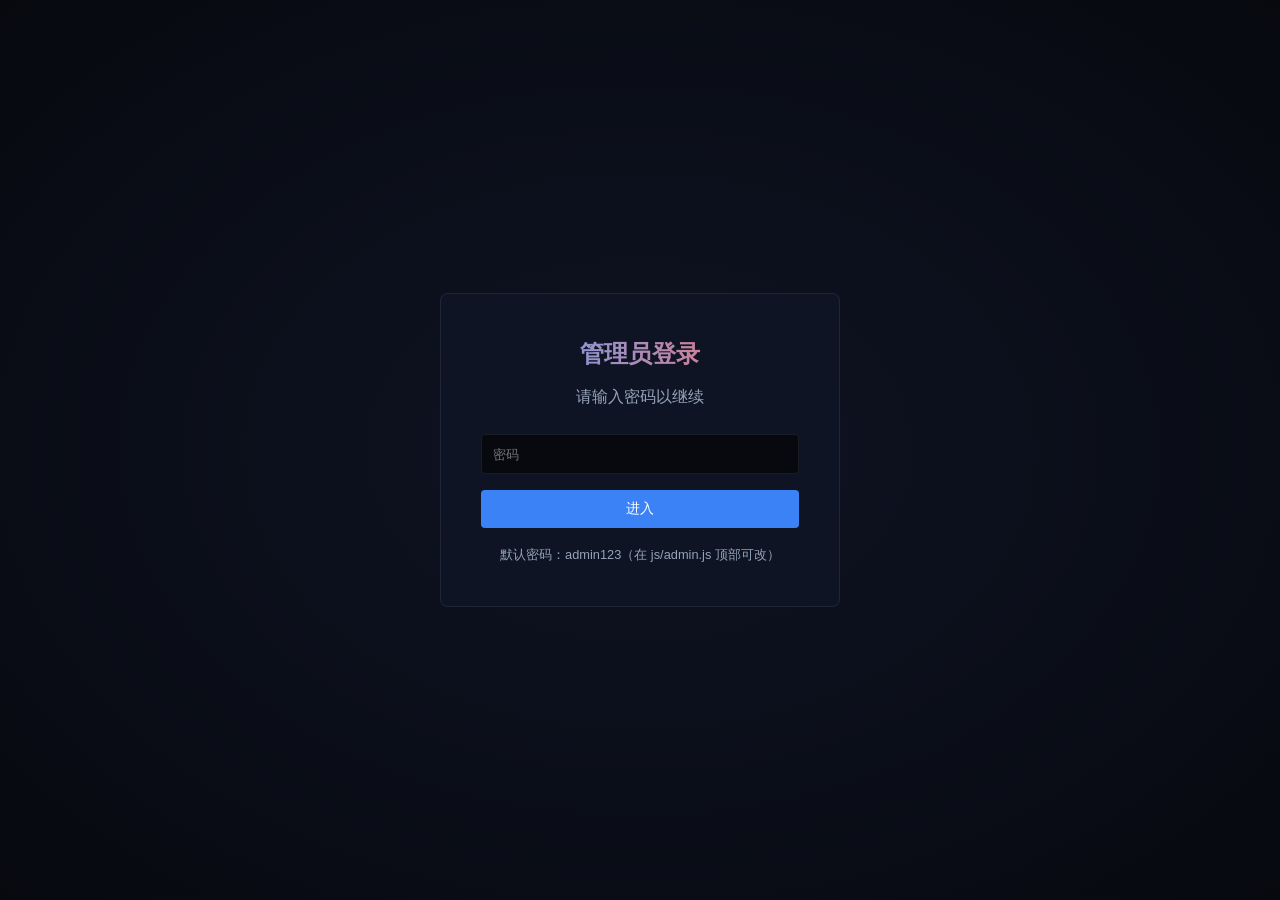
==== admin.html @ 5e208843 "Initial commit" ====
<!DOCTYPE html>
<html lang="zh-CN">
<head>
<meta charset="UTF-8">
<meta name="viewport" content="width=device-width, initial-scale=1.0">
<title>管理后台 · 新锐纪元</title>
<link rel="stylesheet" href="css/style.css">
<link rel="stylesheet" href="css/admin.css">
</head>
<body>

<div class="login-bg" id="login-bg">
  <div class="login-box">
    <h2>管理员登录</h2>
    <p style="color:var(--text-dim);margin:0.5rem 0 1.5rem">请输入密码以继续</p>
    <input type="password" id="login-pwd" placeholder="密码" onkeydown="if(event.key==='Enter')doLogin()">
    <button class="btn btn-primary" onclick="doLogin()" style="width:100%;margin-top:1rem">进入</button>
    <p style="color:var(--text-dim);font-size:0.8rem;margin-top:1rem">默认密码：admin123（在 js/admin.js 顶部可改）</p>
  </div>
</div>

<div class="admin-panel" id="admin-panel">
  <div class="admin-header">
    <h2>管理后台</h2>
    <div class="header-actions">
      <a href="index.html" class="btn btn-ghost">👁 预览网页</a>
      <button class="btn btn-ghost" onclick="exportData()">⬇ 导出备份</button>
      <button class="btn btn-ghost" onclick="document.getElementById('import-file').click()">⬆ 导入备份</button>
      <input type="file" id="import-file" style="display:none" accept=".json" onchange="importData(event)">
      <button class="btn btn-primary" onclick="saveAll()">💾 保存全部</button>
      <button class="btn btn-danger" onclick="logout()">退出</button>
    </div>
  </div>
  <div class="admin-content" id="admin-content"></div>
</div>

<script src="js/admin.js"></script>
</body>
</html>
---- css/style.css ----
*{margin:0;padding:0;box-sizing:border-box}
:root{
  --bg:#07090f;--bg-2:#0f1424;--bg-3:#1a1f35;
  --blue:#3b82f6;--blue-light:#60a5fa;--blue-deep:#1e3a8a;
  --red:#ef4444;--red-light:#f87171;--red-deep:#7f1d1d;
  --text:#e5e7eb;--text-dim:#94a3b8;
  --border:rgba(148,163,184,0.12);
  --glow-blue:0 0 30px rgba(59,130,246,0.4);
  --glow-red:0 0 30px rgba(239,68,68,0.4);
}
html{scroll-behavior:smooth}
body{background:var(--bg);color:var(--text);font-family:'Microsoft YaHei','PingFang SC',sans-serif;line-height:1.7;overflow-x:hidden;min-height:100vh}
a{color:var(--blue-light)}
#particles{position:fixed;inset:0;z-index:0;pointer-events:none;opacity:0.6}

nav{position:fixed;top:0;left:0;right:0;background:rgba(7,9,15,0.85);backdrop-filter:blur(12px);border-bottom:1px solid var(--border);padding:1rem 2rem;display:flex;justify-content:space-between;align-items:center;z-index:100}
.logo{font-weight:bold;font-size:1.2rem;background:linear-gradient(90deg,var(--blue-light),var(--red-light));-webkit-background-clip:text;-webkit-text-fill-color:transparent}
nav ul{display:flex;gap:2rem;list-style:none}
nav a{color:var(--text-dim);text-decoration:none;font-size:0.9rem;transition:0.3s}
nav a:hover{color:var(--blue-light)}
@media(max-width:768px){nav ul{display:none}}

.hero{min-height:100vh;display:flex;align-items:center;justify-content:center;position:relative;background:radial-gradient(ellipse at 20% 30%,rgba(30,58,138,0.4),transparent 50%),radial-gradient(ellipse at 80% 70%,rgba(127,29,29,0.4),transparent 50%)}
.hero-content{text-align:center;z-index:2;padding:0 2rem;max-width:900px}
.hero h1{font-size:clamp(2.5rem,8vw,6rem);font-weight:900;background:linear-gradient(135deg,#fff,var(--blue-light) 50%,var(--red-light));-webkit-background-clip:text;-webkit-text-fill-color:transparent;letter-spacing:0.1em;margin-bottom:1rem;animation:glow 3s ease-in-out infinite alternate}
@keyframes glow{from{filter:drop-shadow(0 0 10px rgba(59,130,246,0.3))}to{filter:drop-shadow(0 0 30px rgba(239,68,68,0.4))}}
.hero .subtitle{font-size:1.2rem;color:var(--text-dim);margin-bottom:2rem;letter-spacing:0.3em}
.hero .declaration{font-size:1.1rem;border-left:2px solid var(--red);padding-left:1.5rem;text-align:left;white-space:pre-wrap;min-height:3em}
.scroll-hint{position:absolute;bottom:2rem;left:50%;transform:translateX(-50%);color:var(--text-dim);font-size:0.85rem;animation:bounce 2s infinite;z-index:2}
@keyframes bounce{0%,100%{transform:translateX(-50%) translateY(0)}50%{transform:translateX(-50%) translateY(10px)}}

section{padding:6rem 2rem;max-width:1200px;margin:0 auto;position:relative;z-index:1}
.section-title{font-size:2.5rem;font-weight:800;margin-bottom:1rem;display:inline-block;background:linear-gradient(90deg,var(--blue-light),var(--red-light));-webkit-background-clip:text;-webkit-text-fill-color:transparent}
.section-subtitle{color:var(--text-dim);margin-bottom:3rem}
.long-text{font-size:1.05rem;max-width:800px;white-space:pre-wrap}

.timeline-wrap{position:relative;padding:3rem 0 2rem;margin-bottom:2rem}
.timeline-line{position:absolute;top:50%;left:5%;right:5%;height:2px;background:linear-gradient(90deg,var(--blue-deep),var(--red-deep));z-index:1}
.timeline-track{position:relative;display:flex;justify-content:space-around;z-index:2}
.timeline-node{cursor:pointer;text-align:center;background:var(--bg);padding:0.5rem 1rem;border:1px solid var(--border);border-radius:30px;transition:0.3s;font-size:0.9rem;color:var(--text-dim);user-select:none}
.timeline-node:hover{transform:translateY(-4px)}
.timeline-node.active{border-color:var(--blue);color:var(--blue-light);box-shadow:var(--glow-blue);background:var(--bg-2)}
.era-content{background:var(--bg-2);border:1px solid var(--border);border-radius:8px;padding:2rem;min-height:200px;transition:0.4s}
.era-content h3{color:var(--blue-light);margin-bottom:1rem;font-size:1.5rem}
.era-content p{white-space:pre-wrap}

.characters-grid{display:grid;grid-template-columns:repeat(auto-fill,minmax(220px,1fr));gap:1.5rem}
.character-card{background:var(--bg-2);border:1px solid var(--border);border-radius:8px;overflow:hidden;cursor:pointer;transition:0.4s;position:relative}
.character-card:hover{transform:translateY(-8px);border-color:var(--blue);box-shadow:var(--glow-blue)}
.character-card .portrait{height:280px;background:linear-gradient(135deg,var(--blue-deep),var(--red-deep));display:flex;align-items:center;justify-content:center;font-size:4rem;color:rgba(255,255,255,0.3);overflow:hidden}
.character-card .portrait img{width:100%;height:100%;object-fit:cover;transition:0.4s}
.character-card:hover .portrait img{transform:scale(1.05)}
.character-card .info{padding:1rem}
.character-card .name{font-size:1.2rem;font-weight:bold;margin-bottom:0.3rem}
.character-card .role{color:var(--text-dim);font-size:0.85rem}
.faction-tag{position:absolute;top:0.8rem;right:0.8rem;padding:0.2rem 0.6rem;border-radius:3px;font-size:0.75rem;font-weight:bold;background:rgba(59,130,246,0.2);color:var(--blue-light);border:1px solid var(--blue);z-index:2}
.character-card.faction-villain .faction-tag{background:rgba(239,68,68,0.2);color:var(--red-light);border-color:var(--red)}

.modal-bg{position:fixed;inset:0;background:rgba(0,0,0,0.85);backdrop-filter:blur(8px);z-index:200;display:none;align-items:center;justify-content:center;padding:2rem}
.modal-bg.active{display:flex}
.modal{background:var(--bg-2);border:1px solid var(--border);border-radius:12px;max-width:1000px;width:100%;max-height:90vh;overflow-y:auto;display:grid;grid-template-columns:1fr 1.3fr;position:relative}
@media(max-width:768px){.modal{grid-template-columns:1fr}}
.modal-left{display:flex;flex-direction:column}
.portrait-large{min-height:400px;background:linear-gradient(135deg,var(--blue-deep),var(--red-deep));display:flex;align-items:center;justify-content:center;font-size:8rem;color:rgba(255,255,255,0.3);overflow:hidden;flex:1}
.portrait-large img{width:100%;height:100%;object-fit:cover}
.gallery-thumbs{display:flex;gap:0.5rem;padding:0.8rem;flex-wrap:wrap;background:rgba(0,0,0,0.3)}
.gallery-thumbs img{width:50px;height:50px;object-fit:cover;border-radius:4px;cursor:pointer;border:2px solid transparent;transition:0.2s}
.gallery-thumbs img:hover,.gallery-thumbs img.active{border-color:var(--blue-light)}
.modal .details{padding:2rem}
.modal .details h2{font-size:2rem;margin-bottom:0.5rem}
.modal .meta{color:var(--text-dim);margin-bottom:1.5rem}
.modal .quote{border-left:3px solid var(--red);padding-left:1rem;font-style:italic;color:var(--text-dim);margin:1.5rem 0}
.modal .tags{display:flex;gap:0.5rem;flex-wrap:wrap;margin:1rem 0}
.modal .tag{padding:0.2rem 0.7rem;background:rgba(59,130,246,0.15);color:var(--blue-light);border-radius:3px;font-size:0.85rem}
.modal-close{position:absolute;top:1rem;right:1rem;background:rgba(0,0,0,0.5);border:1px solid var(--border);color:var(--text);width:36px;height:36px;border-radius:50%;cursor:pointer;font-size:1.2rem;z-index:5}
.stat-grid{display:grid;grid-template-columns:repeat(2,1fr);gap:0.5rem 1rem;margin:1rem 0;font-size:0.9rem}
.stat-grid div{color:var(--text-dim)}
.stat-grid div strong{color:var(--text);margin-right:0.5rem}
.radar-wrap{margin:1.5rem 0;display:flex;justify-content:center}
.radar-canvas{max-width:280px;width:100%}

.villain-card{background:var(--bg-2);border:1px solid var(--border);border-left:3px solid var(--red);padding:1.5rem;margin-bottom:1rem;border-radius:6px}
.villain-card h3{color:var(--red-light);margin-bottom:0.5rem}
.villain-card p{color:var(--text-dim);white-space:pre-wrap}

footer{padding:3rem 2rem;text-align:center;color:var(--text-dim);border-top:1px solid var(--border);font-size:0.85rem;position:relative;z-index:1}
footer a{margin-left:0.5rem}

.fade-in{opacity:0;transform:translateY(30px);transition:0.8s}
.fade-in.visible{opacity:1;transform:translateY(0)}

.btn{padding:0.6rem 1.2rem;border:none;border-radius:4px;cursor:pointer;font-size:0.9rem;transition:0.3s;text-decoration:none;display:inline-block}
.btn-primary{background:var(--blue);color:white}
.btn-danger{background:var(--red);color:white}
.btn-ghost{background:transparent;border:1px solid var(--border);color:var(--text)}
.btn:hover{opacity:0.85}
---- css/admin.css ----
body{padding:0}
.login-bg{position:fixed;inset:0;display:flex;align-items:center;justify-content:center;background:radial-gradient(ellipse at center,var(--bg-2),var(--bg));z-index:10}
.login-bg.hidden{display:none}
.login-box{background:var(--bg-2);border:1px solid var(--border);border-radius:8px;padding:2.5rem;width:90%;max-width:400px;text-align:center}
.login-box h2{background:linear-gradient(90deg,var(--blue-light),var(--red-light));-webkit-background-clip:text;-webkit-text-fill-color:transparent}
.login-box input{width:100%;background:var(--bg);border:1px solid var(--border);color:var(--text);padding:0.7rem;border-radius:4px}

.admin-panel{display:none;min-height:100vh}
.admin-panel.active{display:block}
.admin-header{position:sticky;top:0;background:var(--bg-2);padding:1rem 2rem;border-bottom:1px solid var(--border);display:flex;justify-content:space-between;align-items:center;z-index:10;flex-wrap:wrap;gap:0.5rem}
.admin-header h2{background:linear-gradient(90deg,var(--blue-light),var(--red-light));-webkit-background-clip:text;-webkit-text-fill-color:transparent}
.header-actions{display:flex;gap:0.5rem;flex-wrap:wrap}
.admin-content{padding:2rem;max-width:1100px;margin:0 auto}
.admin-section{background:var(--bg-2);border:1px solid var(--border);border-radius:8px;padding:1.5rem;margin-bottom:1.5rem}
.admin-section h3{color:var(--blue-light);margin-bottom:1rem;display:flex;align-items:center;gap:0.5rem}

.form-row{margin-bottom:1rem}
.form-row label{display:block;margin-bottom:0.4rem;color:var(--text-dim);font-size:0.9rem}
.form-row input,.form-row textarea,.form-row select{width:100%;background:var(--bg);border:1px solid var(--border);color:var(--text);padding:0.6rem;border-radius:4px;font-family:inherit;font-size:0.95rem}
.form-row textarea{min-height:100px;resize:vertical}
.form-grid-2{display:grid;grid-template-columns:1fr 1fr;gap:1rem}
.form-grid-3{display:grid;grid-template-columns:repeat(3,1fr);gap:1rem}
@media(max-width:768px){.form-grid-2,.form-grid-3{grid-template-columns:1fr}}

.edit-card{background:var(--bg);border:1px solid var(--border);border-radius:6px;padding:1rem;margin-bottom:1rem}
.edit-header{display:flex;justify-content:space-between;align-items:center;margin-bottom:1rem;gap:0.5rem;flex-wrap:wrap}
.edit-actions{display:flex;gap:0.3rem}

.image-preview{width:80px;height:80px;border-radius:4px;background:var(--bg-3);display:flex;align-items:center;justify-content:center;margin-top:0.5rem;overflow:hidden;color:var(--text-dim);font-size:0.8rem}
.image-preview img{width:100%;height:100%;object-fit:cover}
.gallery-edit{display:flex;gap:0.5rem;flex-wrap:wrap;margin-top:0.5rem}
.gallery-edit .thumb{position:relative;width:80px;height:80px;border-radius:4px;overflow:hidden;background:var(--bg-3)}
.gallery-edit .thumb img{width:100%;height:100%;object-fit:cover}
.gallery-edit .thumb button{position:absolute;top:2px;right:2px;background:rgba(0,0,0,0.7);color:white;border:none;width:20px;height:20px;border-radius:50%;cursor:pointer;font-size:0.7rem;line-height:1}

.radar-inputs{display:grid;grid-template-columns:repeat(3,1fr);gap:0.5rem}
.radar-inputs label{font-size:0.85rem}
.radar-inputs input{padding:0.4rem}

.tip{background:rgba(59,130,246,0.08);border-left:3px solid var(--blue);padding:0.8rem 1rem;border-radius:4px;font-size:0.9rem;color:var(--text-dim);margin-bottom:1rem}
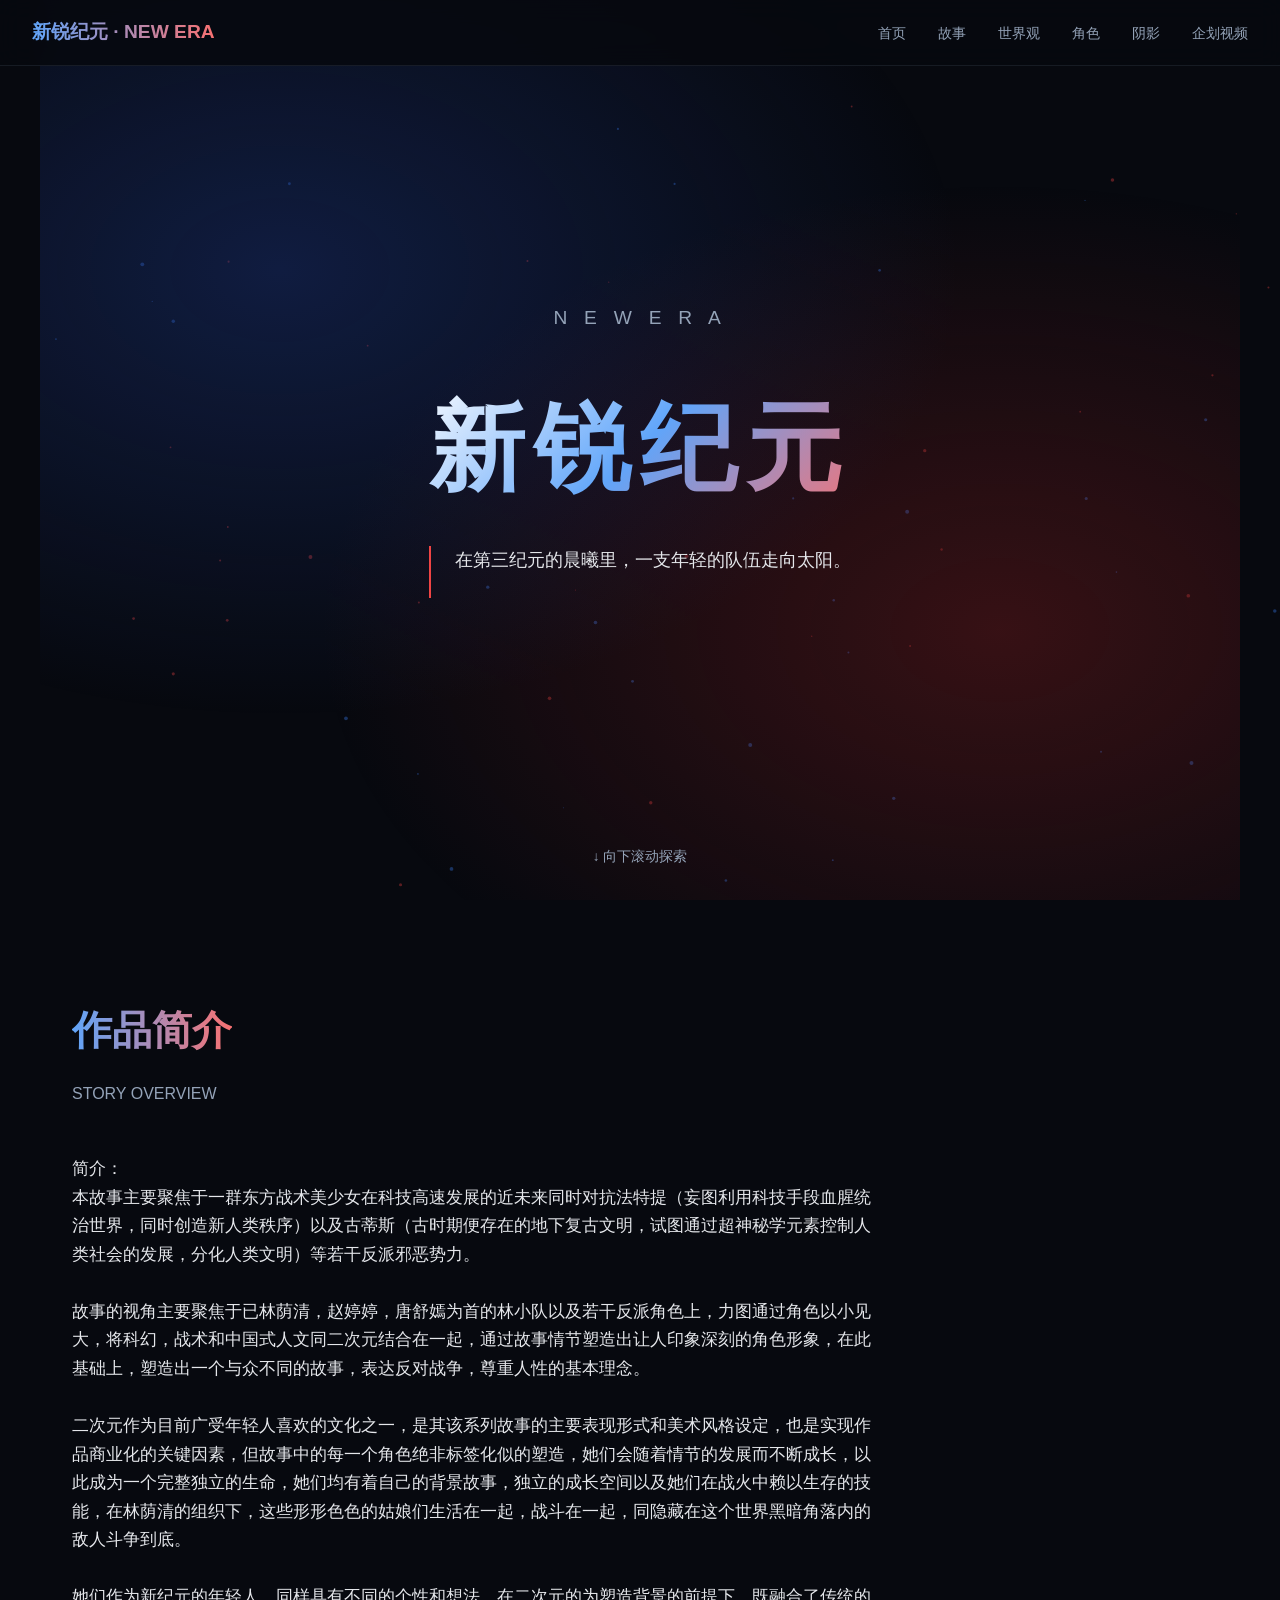
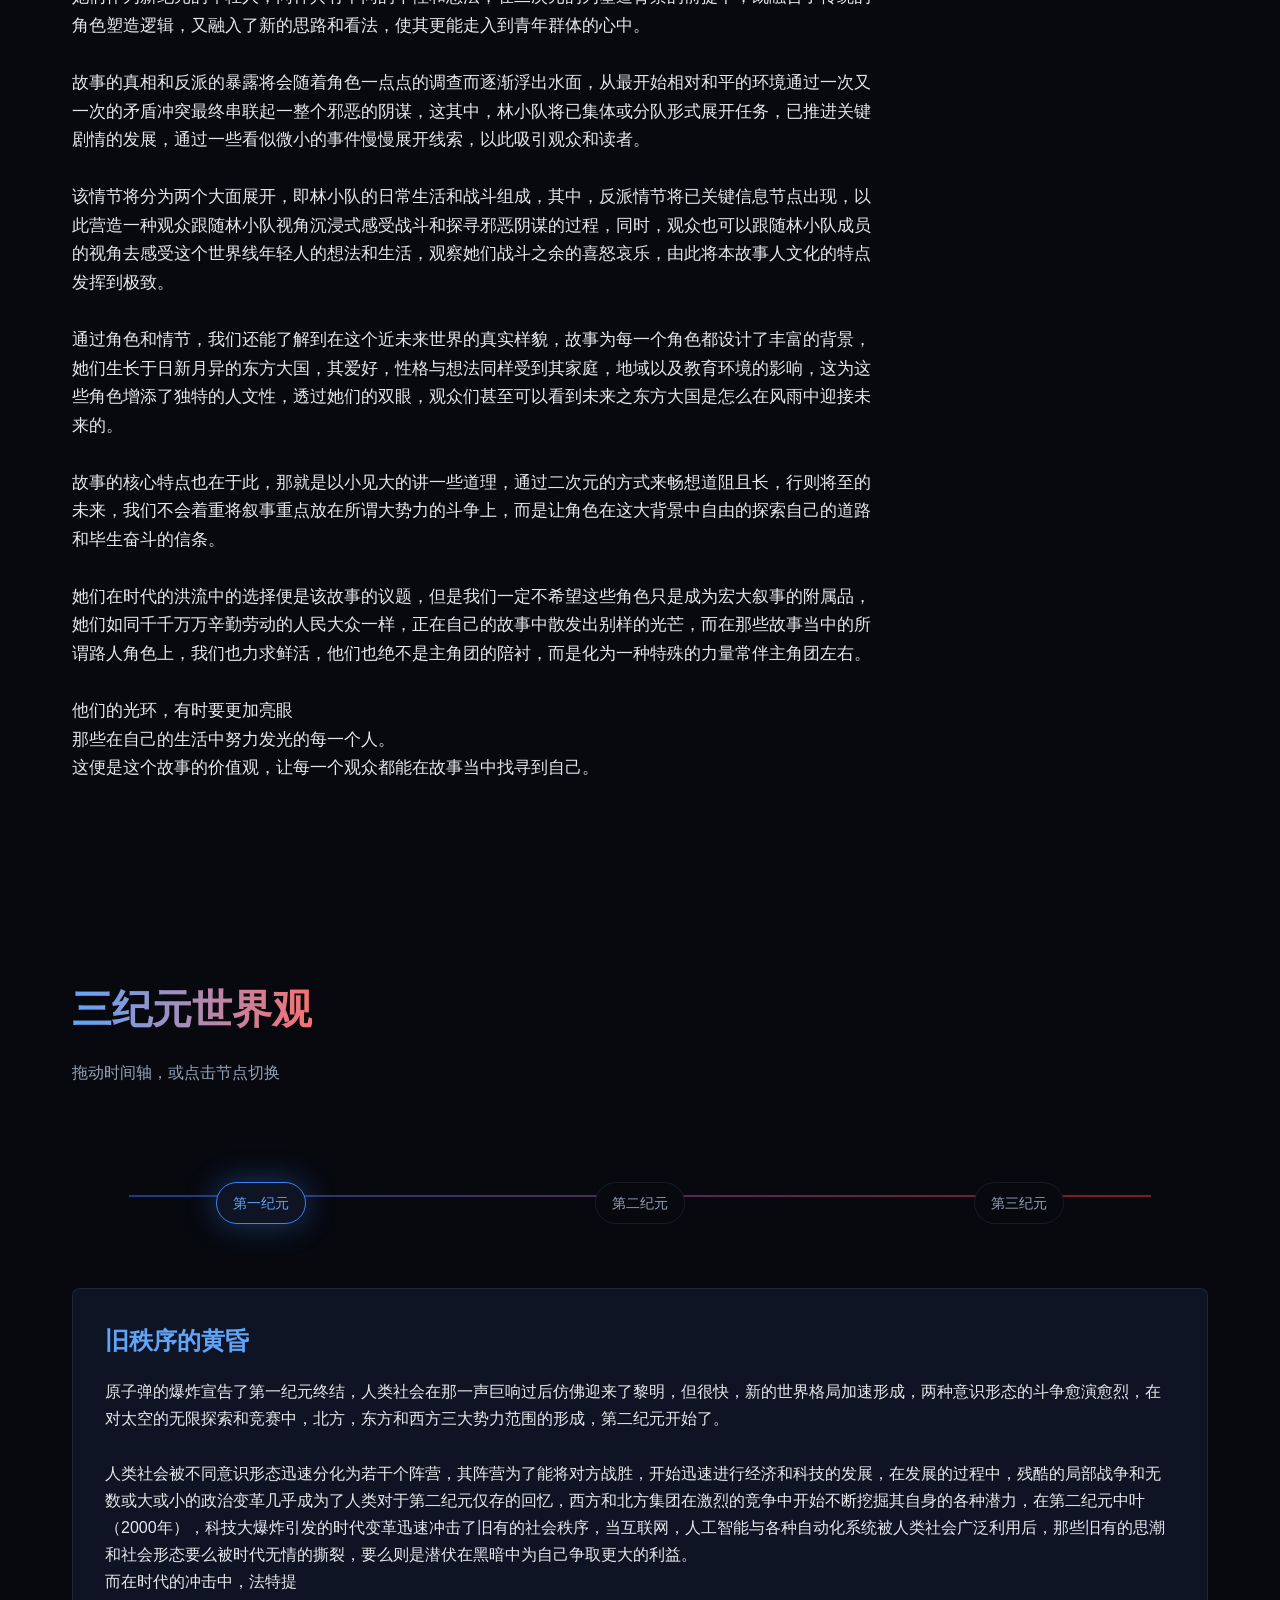
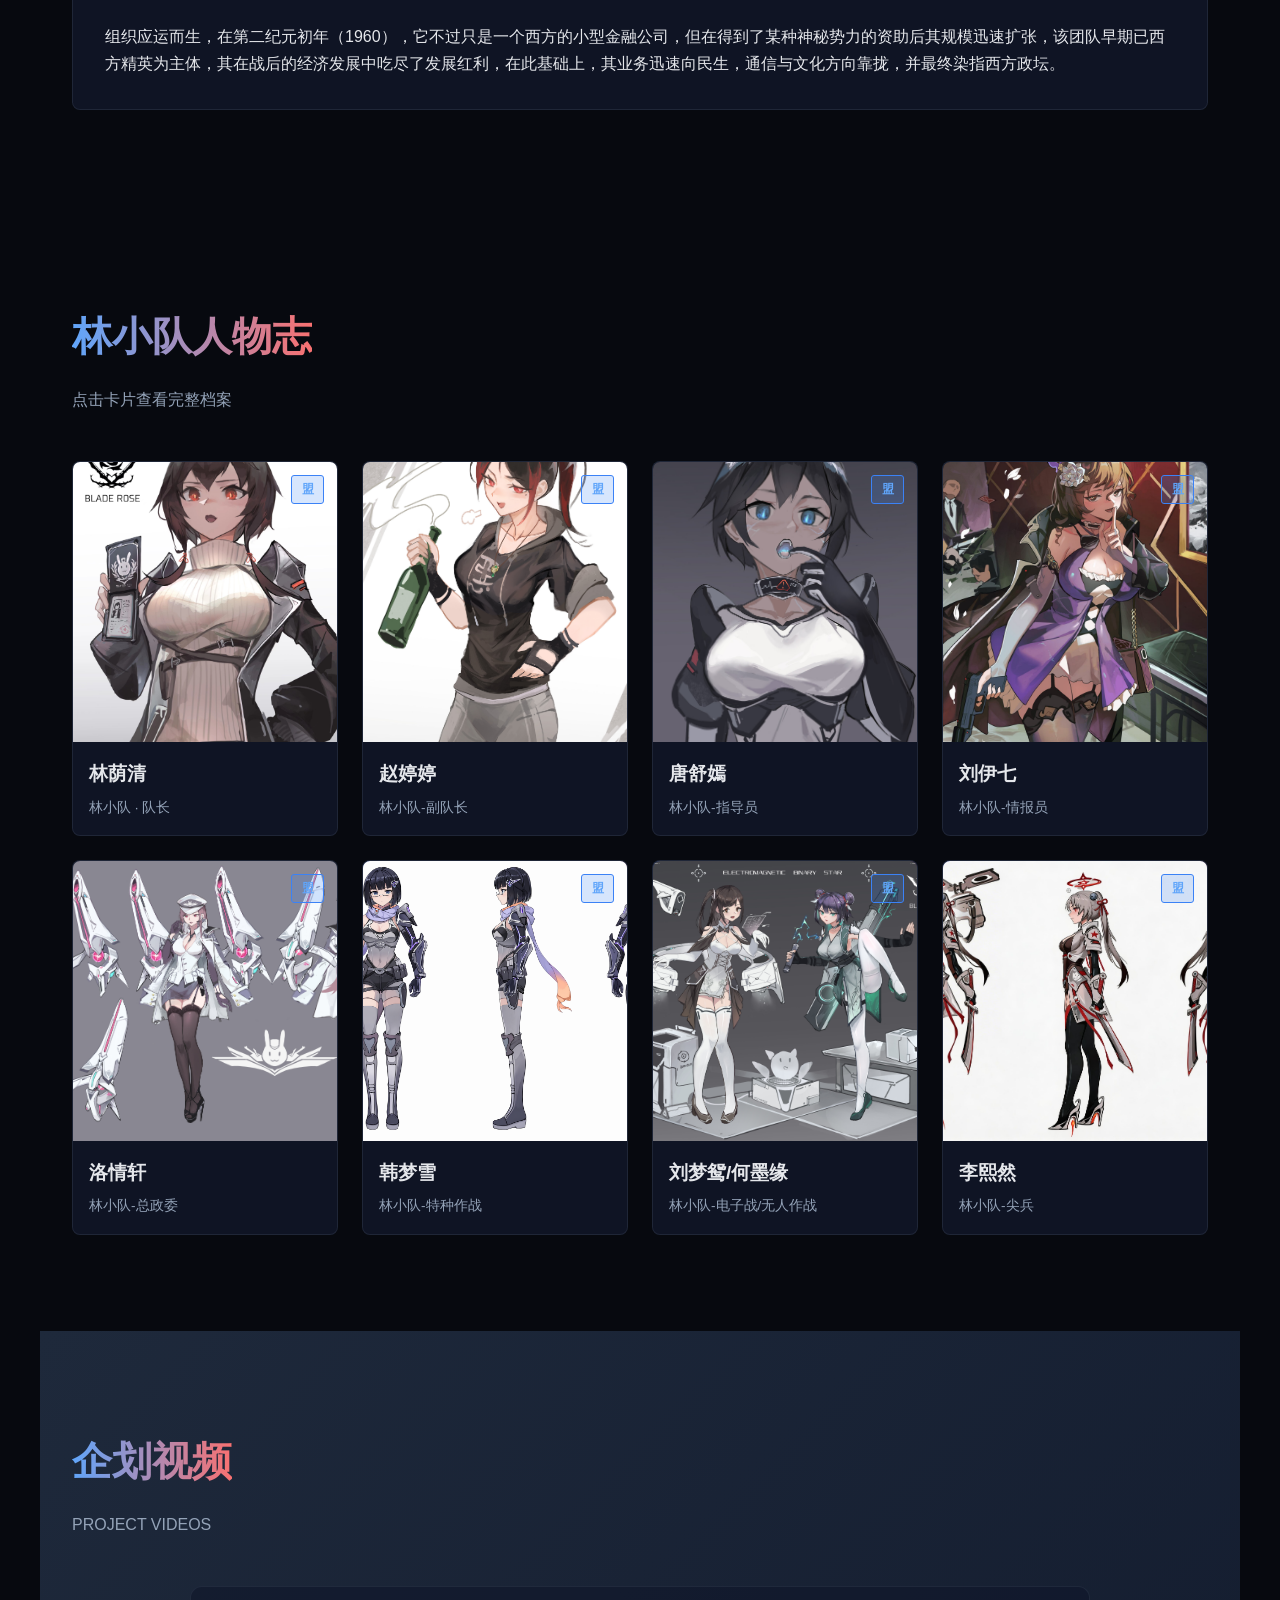
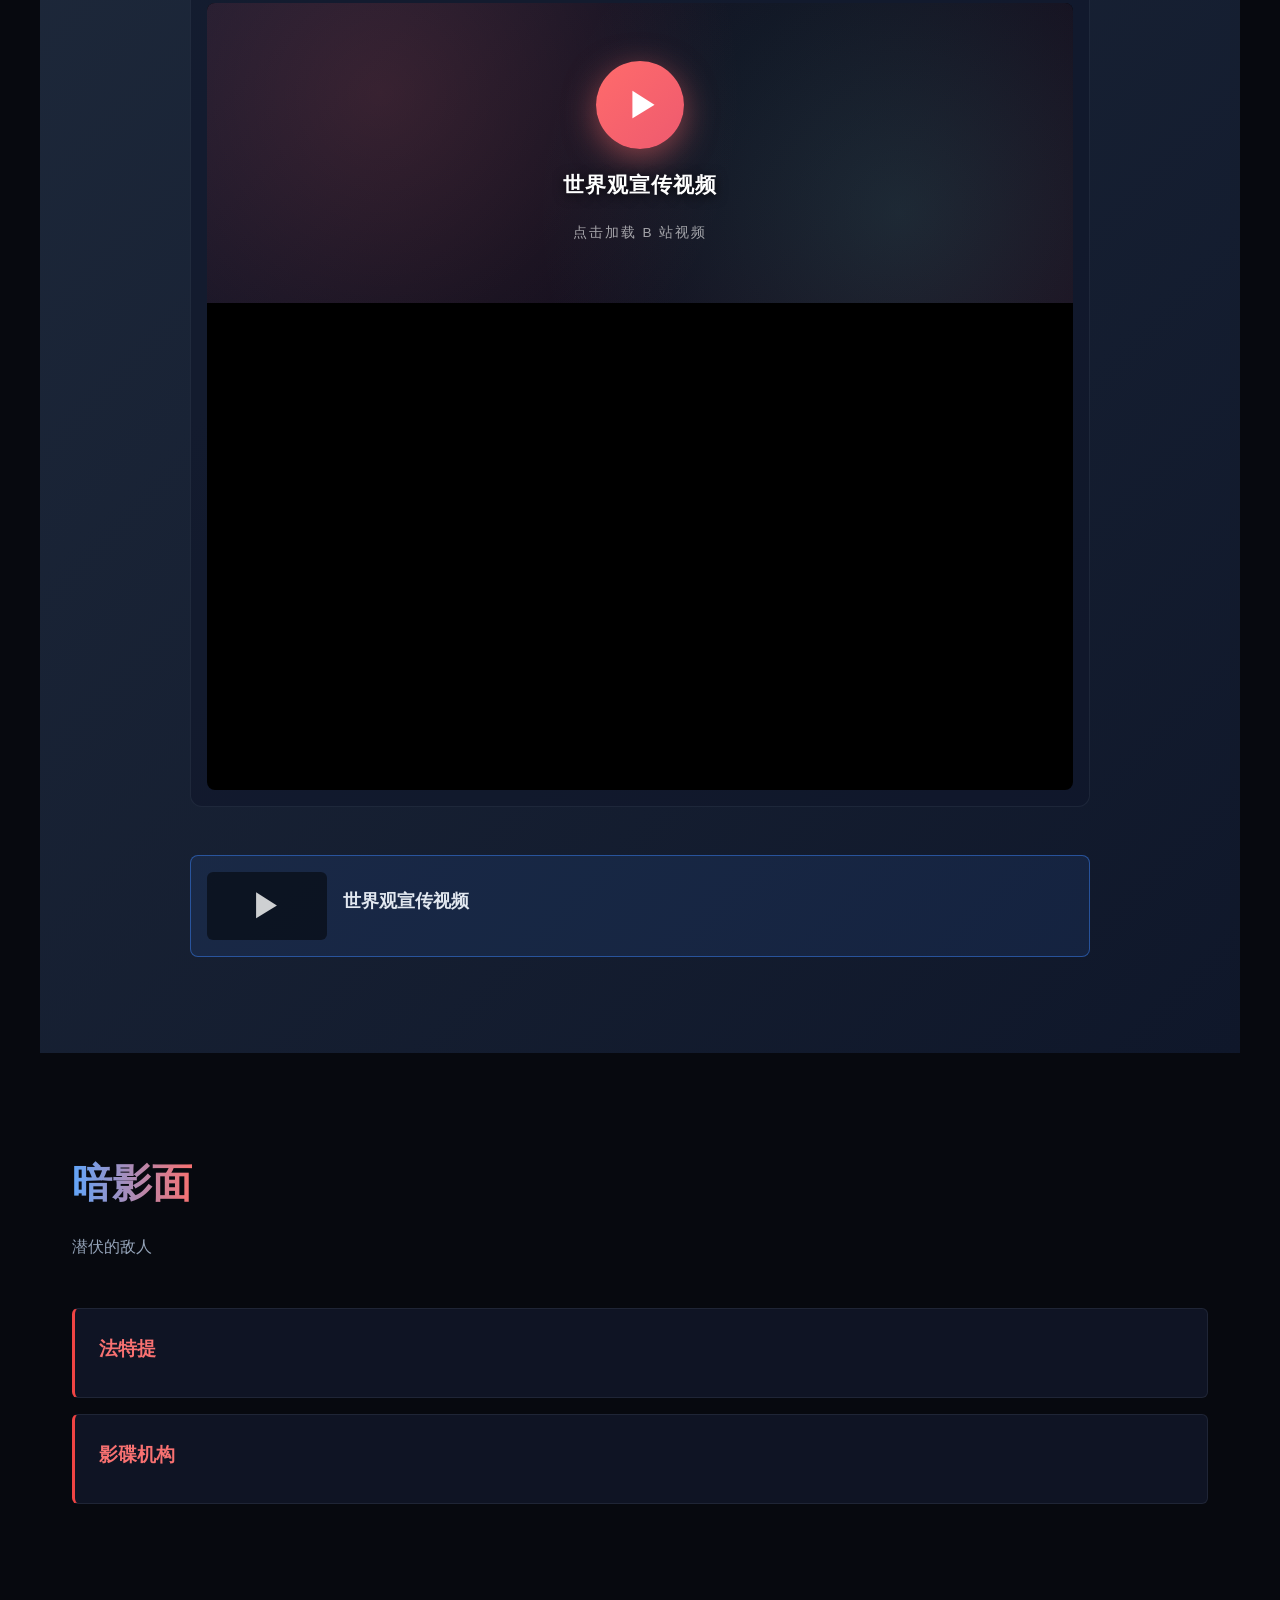
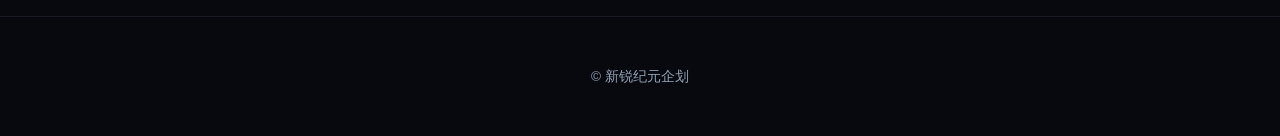
==== commit b9d025f4: "Replace retained private assets with safe tombstones" ====
--- a/admin.html
+++ b/admin.html
@@ -3,37 +3,12 @@
 <head>
 <meta charset="UTF-8">
 <meta name="viewport" content="width=device-width, initial-scale=1.0">
-<title>管理后台 · 新锐纪元</title>
-<link rel="stylesheet" href="css/style.css">
-<link rel="stylesheet" href="css/admin.css">
+<meta name="robots" content="noindex">
+<meta http-equiv="refresh" content="0;url=/">
+<title>新锐纪元</title>
 </head>
 <body>
-
-<div class="login-bg" id="login-bg">
-  <div class="login-box">
-    <h2>管理员登录</h2>
-    <p style="color:var(--text-dim);margin:0.5rem 0 1.5rem">请输入密码以继续</p>
-    <input type="password" id="login-pwd" placeholder="密码" onkeydown="if(event.key==='Enter')doLogin()">
-    <button class="btn btn-primary" onclick="doLogin()" style="width:100%;margin-top:1rem">进入</button>
-    <p style="color:var(--text-dim);font-size:0.8rem;margin-top:1rem">默认密码：admin123（在 js/admin.js 顶部可改）</p>
-  </div>
-</div>
-
-<div class="admin-panel" id="admin-panel">
-  <div class="admin-header">
-    <h2>管理后台</h2>
-    <div class="header-actions">
-      <a href="index.html" class="btn btn-ghost">👁 预览网页</a>
-      <button class="btn btn-ghost" onclick="exportData()">⬇ 导出备份</button>
-      <button class="btn btn-ghost" onclick="document.getElementById('import-file').click()">⬆ 导入备份</button>
-      <input type="file" id="import-file" style="display:none" accept=".json" onchange="importData(event)">
-      <button class="btn btn-primary" onclick="saveAll()">💾 保存全部</button>
-      <button class="btn btn-danger" onclick="logout()">退出</button>
-    </div>
-  </div>
-  <div class="admin-content" id="admin-content"></div>
-</div>
-
-<script src="js/admin.js"></script>
+<p><a href="/">返回作品首页</a></p>
+<script>window.location.replace('/');</script>
 </body>
 </html>
